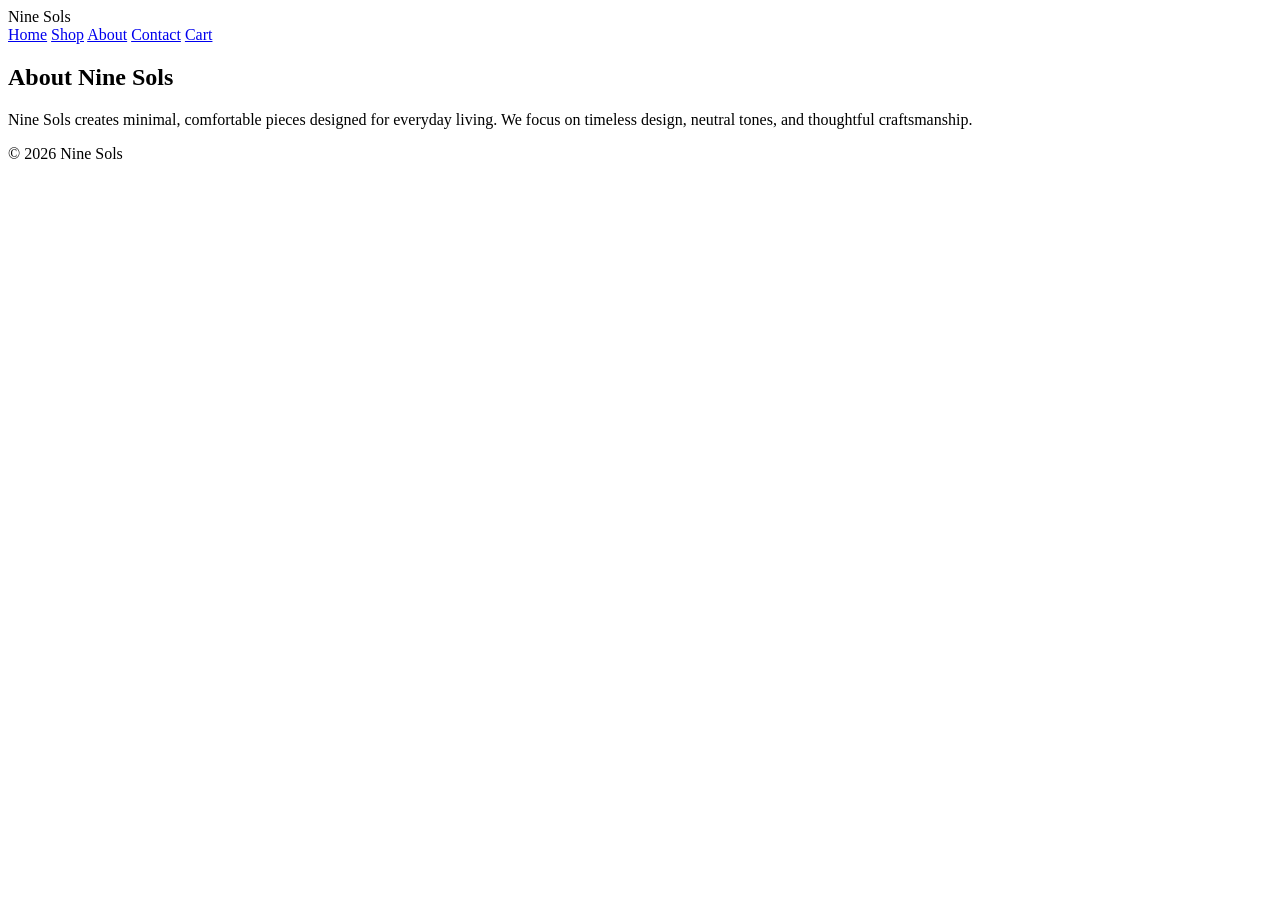
==== about.html @ c471a9ed "Add files via upload" ====
<!DOCTYPE html>
<html>
<head>
  <title>Nine Sols | About</title>
  <link rel="stylesheet" href="style.css">
</head>
<body>

<header>
  <div class="logo">Nine Sols</div>
  <nav>
    <a href="index.html">Home</a>
    <a href="shop.html">Shop</a>
    <a href="about.html">About</a>
    <a href="contact.html">Contact</a>
    <a href="cart.html">Cart</a>
  </nav>
</header>

<section class="section">
  <h2>About Nine Sols</h2>
  <p>
    Nine Sols creates minimal, comfortable pieces designed for everyday living.
    We focus on timeless design, neutral tones, and thoughtful craftsmanship.
  </p>
</section>

<footer>
  © 2026 Nine Sols
</footer>

</body>
</html>
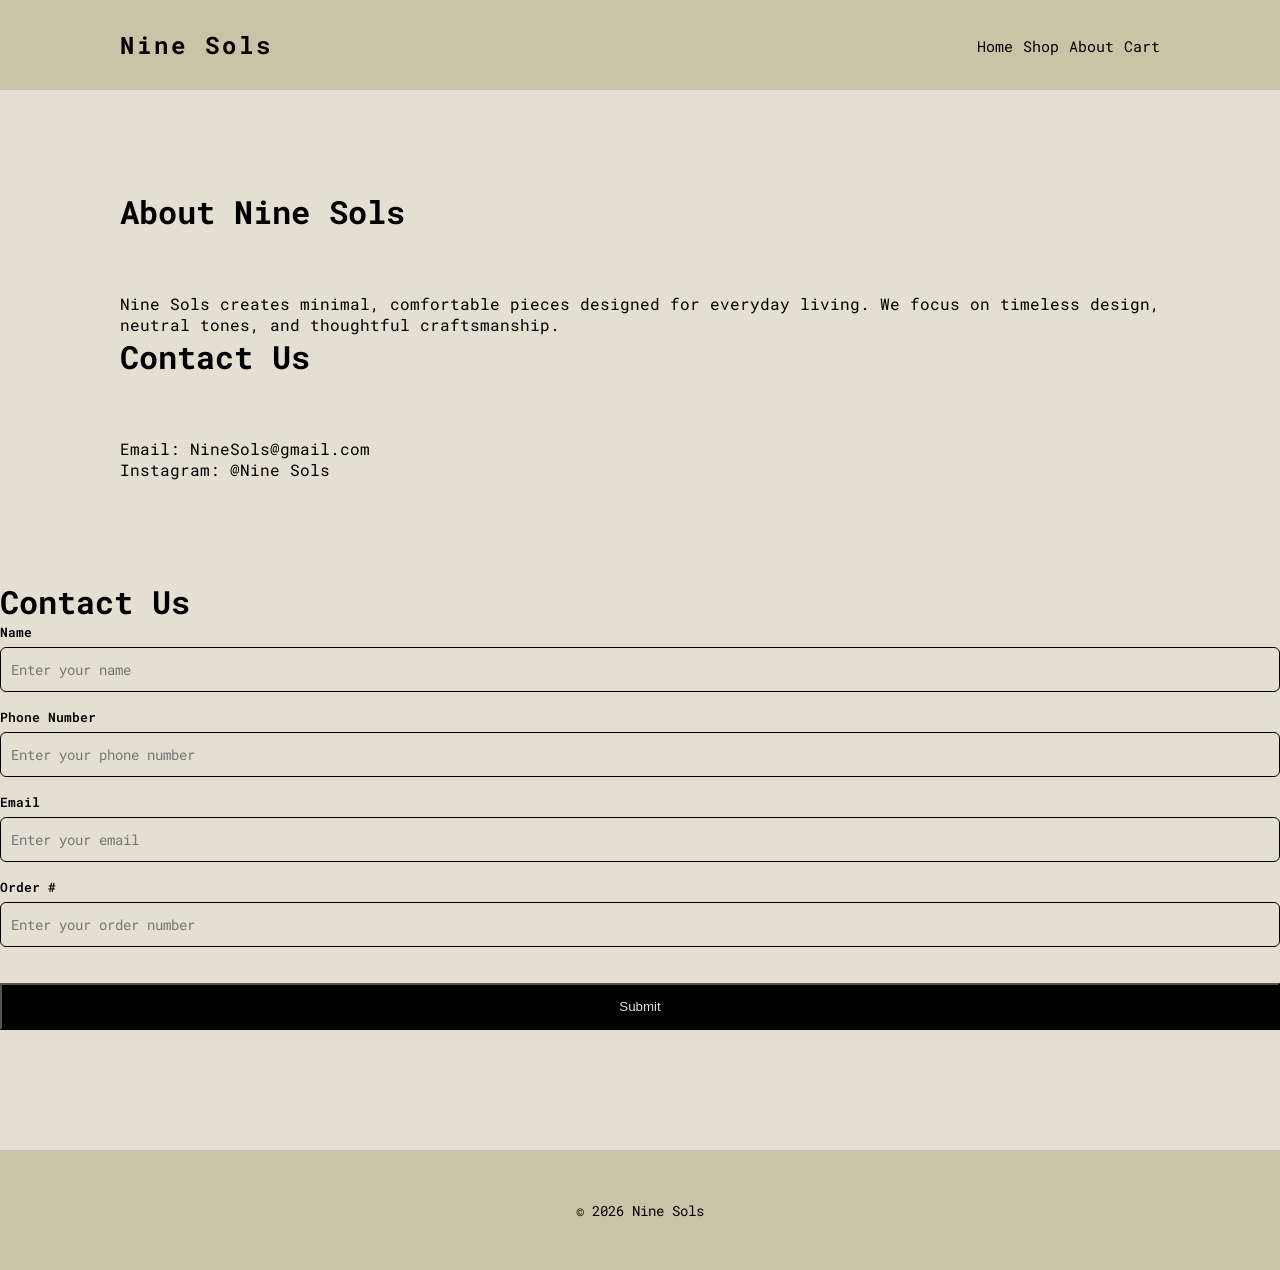
==== commit 8779d991: "updates" ====
--- a/about.html
+++ b/about.html
@@ -1,33 +1,67 @@
-<!DOCTYPE html>
-<html>
-<head>
-  <title>Nine Sols | About</title>
-  <link rel="stylesheet" href="style.css">
-</head>
-<body>
-
-<header>
-  <div class="logo">Nine Sols</div>
-  <nav>
-    <a href="index.html">Home</a>
-    <a href="shop.html">Shop</a>
-    <a href="about.html">About</a>
-    <a href="contact.html">Contact</a>
-    <a href="cart.html">Cart</a>
-  </nav>
-</header>
-
-<section class="section">
-  <h2>About Nine Sols</h2>
-  <p>
-    Nine Sols creates minimal, comfortable pieces designed for everyday living.
-    We focus on timeless design, neutral tones, and thoughtful craftsmanship.
-  </p>
-</section>
-
-<footer>
-  © 2026 Nine Sols
-</footer>
-
-</body>
+<!DOCTYPE html>
+<html>
+<head>
+  <title>Contact | Nine Sols</title>
+  <meta name="viewport" content="width=device-width, initial-scale=1.0">
+
+  <link rel="stylesheet" href="style.css">
+
+</head>
+<body>
+
+<header>
+  <div class="logo">Nine Sols</div>
+  <nav>
+    <a href="index.html">Home</a>
+    <a href="shop.html">Shop</a>
+    <a href="about.html">About</a>
+    <a href="cart.html">Cart</a>
+  </nav>
+</header>
+<section class="section">
+  <h2>About Nine Sols</h2>
+  <p>
+    Nine Sols creates minimal, comfortable pieces designed for everyday living.
+    We focus on timeless design, neutral tones, and thoughtful craftsmanship.
+  </p>
+  <h2>Contact Us</h2>
+  <p>Email: NineSols@gmail.com</p>
+  <p>Instagram: @Nine Sols</p>
+</section>
+<div class="container">
+
+<h1 class="page-title">Contact Us</h1>
+
+<form class="contact-form">
+
+  <div class="form-group">
+    <label>Name</label>
+    <input type="text" placeholder="Enter your name">
+  </div>
+
+  <div class="form-group">
+    <label>Phone Number</label>
+    <input type="tel" placeholder="Enter your phone number">
+  </div>
+
+  <div class="form-group">
+    <label>Email</label>
+    <input type="email" placeholder="Enter your email">
+  </div>
+
+  <div class="form-group">
+    <label>Order #</label>
+    <input type="text" placeholder="Enter your order number">
+  </div>
+
+  <button type="submit" class="button">Submit</button>
+
+</form>
+
+</div>
+<footer>
+  © 2026 Nine Sols
+</footer>
+
+</body>
 </html>
--- a/style.css
+++ b/style.css
@@ -0,0 +1,285 @@
+@import url('https://fonts.googleapis.com/css2?family=Roboto+Mono:wght@300;400;500;700&display=swap');
+
+* {
+  margin: 0;
+  padding: 0;
+  box-sizing: border-box;
+}
+
+body {
+  font-family: 'Roboto Mono', monospace;
+  background-color: #e3dfd2;
+  color: #000;
+}
+
+/* ========================= */
+/* HEADER */
+/* ========================= */
+
+header {
+  background-color: #c9c3a7;
+  height: 90px;
+  display: flex;
+  align-items: center;
+  justify-content: space-between;
+  padding: 0 120px;
+  position: relative;
+}
+
+.logo {
+  font-size: 24px;
+  font-weight: 700;
+  letter-spacing: 3px;
+}
+
+nav ul {
+  list-style: none;
+  display: flex;
+  gap: 40px;
+}
+
+nav ul li {
+  position: relative;
+}
+
+nav a {
+  text-decoration: none;
+  color: #000;
+  font-size: 15px;
+  transition: 0.3s ease;
+}
+
+nav a:hover {
+  opacity: 0.6;
+}
+
+/* ========================= */
+/* DROPDOWN MENU */
+/* ========================= */
+
+.dropdown {
+  position: absolute;
+  top: 40px;
+  left: 0;
+  background-color: #e3dfd2;
+  border: 1px solid #000;
+  padding: 20px;
+  width: 200px;
+  display: none;
+  flex-direction: column;
+  gap: 12px;
+}
+
+nav ul li:hover .dropdown {
+  display: flex;
+}
+
+.dropdown a {
+  font-size: 14px;
+}
+
+/* ========================= */
+/* HERO SECTION */
+/* ========================= */
+
+.hero {
+  height: 600px;
+  display: flex;
+  align-items: center;
+  justify-content: center;
+  text-align: center;
+  padding: 0 200px;
+}
+
+.hero h1 {
+  font-size: 52px;
+  margin-bottom: 20px;
+}
+
+.button {
+  background-color: #000;
+  color: #e3dfd2;
+  padding: 14px 40px;
+  text-decoration: none;
+  display: inline-block;
+  margin-top: 20px;
+  transition: 0.3s ease;
+}
+
+.button:hover {
+  background-color: #c9c3a7;
+  color: #000;
+}
+
+/* ========================= */
+/* PRODUCT GRID */
+/* ========================= */
+
+.section {
+  padding: 100px 120px;
+}
+
+.section h2 {
+  font-size: 32px;
+  margin-bottom: 60px;
+}
+
+.products {
+  display: grid;
+  grid-template-columns: repeat(3, 1fr);
+  gap: 60px;
+}
+
+/* Contact Form */
+
+.contact-form {
+  display: flex;
+  flex-direction: column;
+  gap: 16px;
+}
+
+.form-group {
+  display: flex;
+  flex-direction: column;
+}
+
+.form-group label {
+  font-size: 13px;
+  margin-bottom: 6px;
+  font-weight: 600;
+}
+
+.form-group input {
+  height: 45px;
+  padding: 10px;
+  border: 1px solid #000;
+  border-radius: 6px;
+  background-color: #e3dfd2;
+  font-family: 'Roboto Mono', monospace;
+  font-size: 14px;
+}
+
+.form-group input:focus {
+  outline: none;
+  border-color: #c9c3a7;
+  background-color: white;
+}
+/* Proper image ratio container (4:5 fashion ratio) */
+.product-card {
+  display: flex;
+  flex-direction: column;
+  gap: 15px;
+}
+
+.product-image {
+  width: 100%;
+  aspect-ratio: 4 / 5;
+  background-color: #c9c3a7;
+  border: 1px solid #000;
+}
+
+.product-image img {
+  width: 100%;
+  height: 100%;
+  object-fit: cover;
+}
+
+.product-card h3 {
+  font-size: 16px;
+}
+
+.product-card p {
+  font-size: 14px;
+}
+
+.product-card {
+  transition: transform 0.2s ease;
+}
+
+.product-card:hover {
+  transform: translateY(-4px);
+}
+/* Hover effect */
+.product-card:hover {
+  transform: translateY(-6px);
+  transition: 0.3s ease;
+}
+
+.hero-image {
+  width: 100%;
+  aspect-ratio: 16 / 9;
+  border-radius: 8px;
+  overflow: hidden;
+  margin-bottom: 24px;
+}
+
+.hero-image img {
+  width: 100%;
+  height: 100%;
+  object-fit: cover;
+}
+
+.bottom-nav a {
+  text-decoration: none;
+  color: black;
+  font-size: 12px;
+  font-weight: 500;
+}
+
+.bottom-nav a:hover {
+  opacity: 0.6;
+}
+
+.add-cart{
+margin-top:6px;
+padding:10px;
+font-size:12px;
+background:black;
+color:#e3dfd2;
+border:none;
+border-radius:6px;
+cursor:pointer;
+}
+
+.add-cart:hover{
+background:#333;
+}
+
+.products{
+display:grid;
+grid-template-columns:1fr 1fr;
+gap:16px;
+}
+
+.product-card{
+display:flex;
+flex-direction:column;
+gap:8px;
+}
+
+.product-image{
+width:100%;
+aspect-ratio:4/5;
+background:#c9c3a7;
+border-radius:8px;
+overflow:hidden;
+}
+
+.product-image img{
+width:100%;
+height:100%;
+object-fit:cover;
+}
+/* ========================= */
+/* FOOTER */
+/* ========================= */
+
+footer {
+  margin-top: 120px;
+  height: 120px;
+  background-color: #c9c3a7;
+  display: flex;
+  align-items: center;
+  justify-content: center;
+  font-size: 14px;
+}
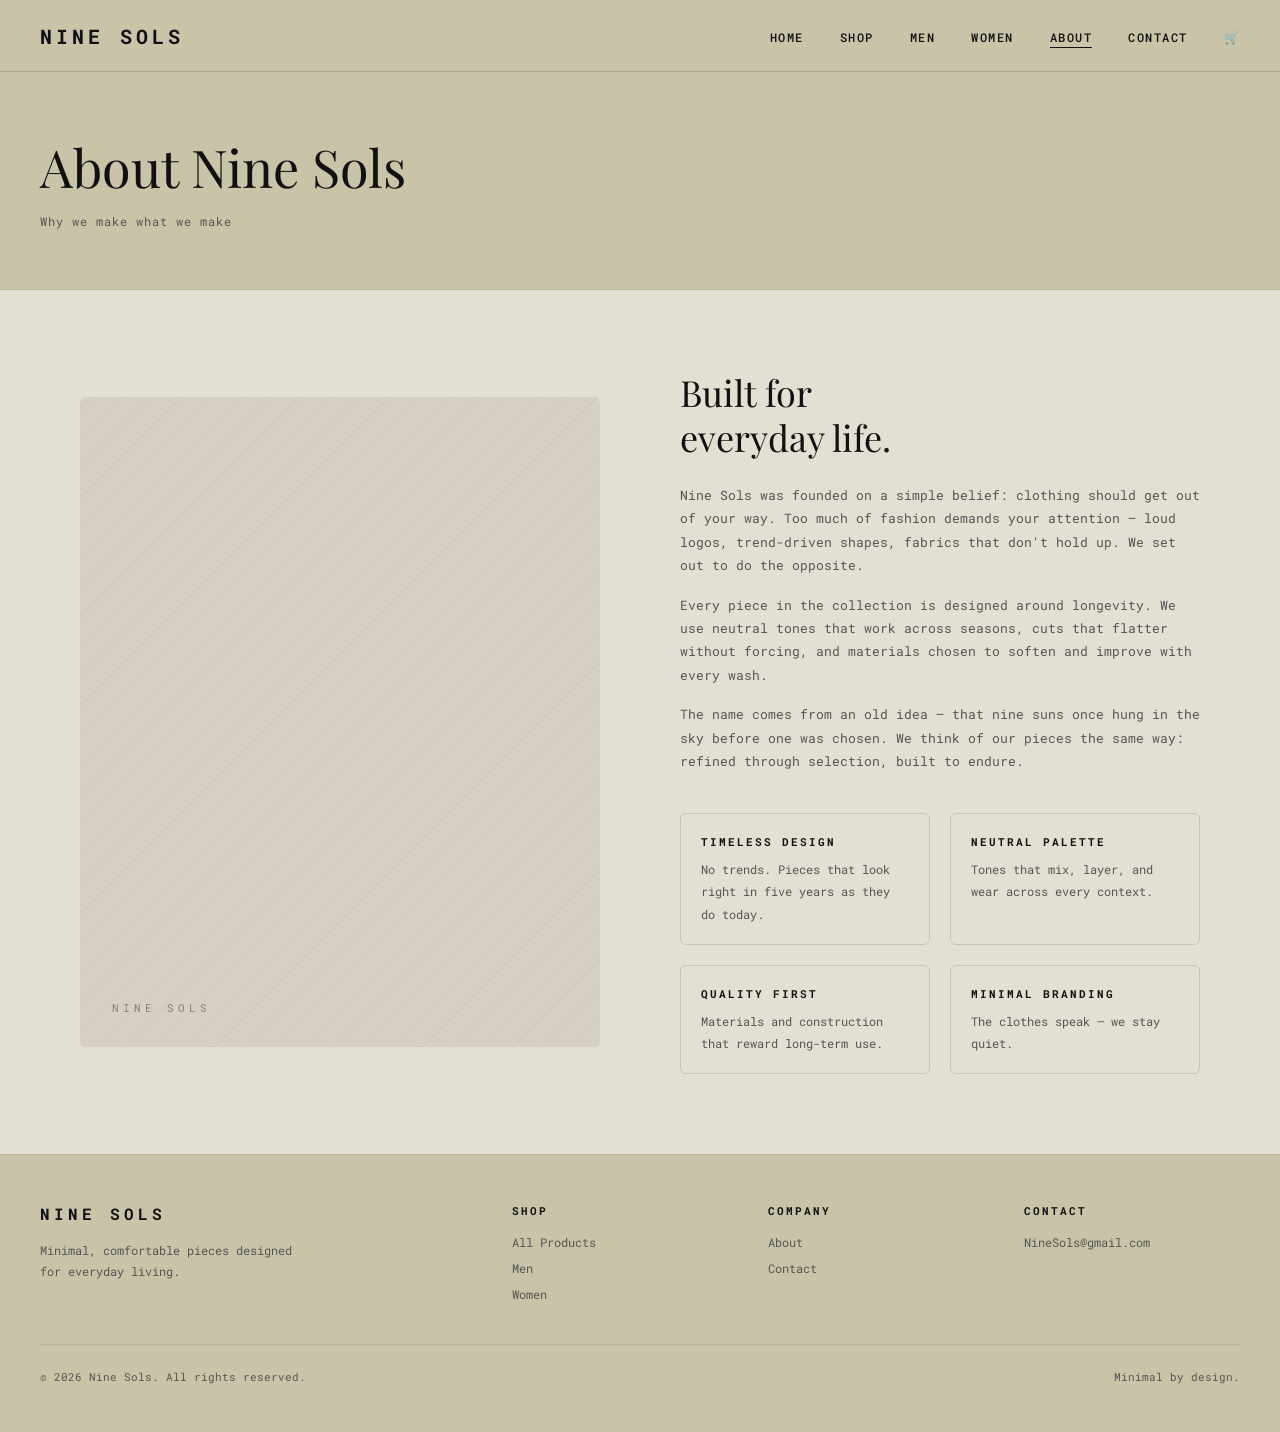
==== commit 45a6f1a7: "update" ====
--- a/about.html
+++ b/about.html
@@ -1,67 +1,116 @@
 <!DOCTYPE html>
-<html>
+<html lang="en">
 <head>
-  <title>Contact | Nine Sols</title>
+  <meta charset="UTF-8">
   <meta name="viewport" content="width=device-width, initial-scale=1.0">
-
+  <title>About — Nine Sols</title>
   <link rel="stylesheet" href="style.css">
-
 </head>
 <body>
 
 <header>
-  <div class="logo">Nine Sols</div>
+  <div class="logo"><a href="index.html">NINE SOLS</a></div>
+  <button class="menu-toggle" aria-label="Toggle menu" aria-expanded="false">☰</button>
   <nav>
-    <a href="index.html">Home</a>
-    <a href="shop.html">Shop</a>
-    <a href="about.html">About</a>
-    <a href="cart.html">Cart</a>
+    <ul class="nav-links">
+      <li><a href="index.html">Home</a></li>
+      <li><a href="shop.html">Shop</a></li>
+      <li><a href="men.html">Men</a></li>
+      <li><a href="women.html">Women</a></li>
+      <li><a href="about.html" class="active">About</a></li>
+      <li><a href="contact.html">Contact</a></li>
+      <li>
+        <a href="cart.html" class="cart-icon" aria-label="Cart">
+          🛒
+          <span class="cart-badge">0</span>
+        </a>
+      </li>
+    </ul>
   </nav>
 </header>
-<section class="section">
-  <h2>About Nine Sols</h2>
-  <p>
-    Nine Sols creates minimal, comfortable pieces designed for everyday living.
-    We focus on timeless design, neutral tones, and thoughtful craftsmanship.
-  </p>
-  <h2>Contact Us</h2>
-  <p>Email: NineSols@gmail.com</p>
-  <p>Instagram: @Nine Sols</p>
-</section>
-<div class="container">
 
-<h1 class="page-title">Contact Us</h1>
+<main>
 
-<form class="contact-form">
-
-  <div class="form-group">
-    <label>Name</label>
-    <input type="text" placeholder="Enter your name">
+  <div class="page-hero">
+    <h1>About Nine Sols</h1>
+    <p>Why we make what we make</p>
   </div>
 
-  <div class="form-group">
-    <label>Phone Number</label>
-    <input type="tel" placeholder="Enter your phone number">
+  <section class="section">
+    <div class="about-grid">
+
+      <div class="about-visual"></div>
+
+      <div class="about-text">
+        <h2>Built for<br>everyday life.</h2>
+        <p>
+          Nine Sols was founded on a simple belief: clothing should get out of your way.
+          Too much of fashion demands your attention — loud logos, trend-driven shapes, fabrics
+          that don't hold up. We set out to do the opposite.
+        </p>
+        <p>
+          Every piece in the collection is designed around longevity. We use neutral tones that
+          work across seasons, cuts that flatter without forcing, and materials chosen to soften
+          and improve with every wash.
+        </p>
+        <p>
+          The name comes from an old idea — that nine suns once hung in the sky before one was
+          chosen. We think of our pieces the same way: refined through selection, built to endure.
+        </p>
+
+        <div class="about-values">
+          <div class="value-item">
+            <strong>Timeless Design</strong>
+            <span>No trends. Pieces that look right in five years as they do today.</span>
+          </div>
+          <div class="value-item">
+            <strong>Neutral Palette</strong>
+            <span>Tones that mix, layer, and wear across every context.</span>
+          </div>
+          <div class="value-item">
+            <strong>Quality First</strong>
+            <span>Materials and construction that reward long-term use.</span>
+          </div>
+          <div class="value-item">
+            <strong>Minimal Branding</strong>
+            <span>The clothes speak — we stay quiet.</span>
+          </div>
+        </div>
+      </div>
+
+    </div>
+  </section>
+
+</main>
+
+<footer>
+  <div class="footer-inner">
+    <div class="footer-brand">
+      <div class="logo">NINE SOLS</div>
+      <p>Minimal, comfortable pieces designed for everyday living.</p>
+    </div>
+    <div class="footer-col">
+      <h4>Shop</h4>
+      <a href="shop.html">All Products</a>
+      <a href="men.html">Men</a>
+      <a href="women.html">Women</a>
+    </div>
+    <div class="footer-col">
+      <h4>Company</h4>
+      <a href="about.html">About</a>
+      <a href="contact.html">Contact</a>
+    </div>
+    <div class="footer-col">
+      <h4>Contact</h4>
+      <a href="mailto:NineSols@gmail.com">NineSols@gmail.com</a>
+    </div>
   </div>
-
-  <div class="form-group">
-    <label>Email</label>
-    <input type="email" placeholder="Enter your email">
+  <div class="footer-bottom">
+    <span>© 2026 Nine Sols. All rights reserved.</span>
+    <span>Minimal by design.</span>
   </div>
-
-  <div class="form-group">
-    <label>Order #</label>
-    <input type="text" placeholder="Enter your order number">
-  </div>
-
-  <button type="submit" class="button">Submit</button>
-
-</form>
-
-</div>
-<footer>
-  © 2026 Nine Sols
 </footer>
 
+<script src="cart.js"></script>
 </body>
-</html>+</html>
--- a/style.css
+++ b/style.css
@@ -1,285 +1,758 @@
-@import url('https://fonts.googleapis.com/css2?family=Roboto+Mono:wght@300;400;500;700&display=swap');
-
-* {
-  margin: 0;
-  padding: 0;
-  box-sizing: border-box;
-}
-
-body {
-  font-family: 'Roboto Mono', monospace;
-  background-color: #e3dfd2;
-  color: #000;
-}
-
-/* ========================= */
-/* HEADER */
-/* ========================= */
-
-header {
-  background-color: #c9c3a7;
-  height: 90px;
-  display: flex;
-  align-items: center;
-  justify-content: space-between;
-  padding: 0 120px;
-  position: relative;
-}
-
-.logo {
-  font-size: 24px;
-  font-weight: 700;
-  letter-spacing: 3px;
-}
-
-nav ul {
-  list-style: none;
-  display: flex;
-  gap: 40px;
-}
-
-nav ul li {
-  position: relative;
-}
-
-nav a {
-  text-decoration: none;
-  color: #000;
-  font-size: 15px;
-  transition: 0.3s ease;
-}
-
-nav a:hover {
-  opacity: 0.6;
-}
-
-/* ========================= */
-/* DROPDOWN MENU */
-/* ========================= */
-
-.dropdown {
-  position: absolute;
-  top: 40px;
-  left: 0;
-  background-color: #e3dfd2;
-  border: 1px solid #000;
-  padding: 20px;
-  width: 200px;
-  display: none;
-  flex-direction: column;
-  gap: 12px;
-}
-
-nav ul li:hover .dropdown {
-  display: flex;
-}
-
-.dropdown a {
-  font-size: 14px;
-}
-
-/* ========================= */
-/* HERO SECTION */
-/* ========================= */
-
-.hero {
-  height: 600px;
-  display: flex;
-  align-items: center;
-  justify-content: center;
-  text-align: center;
-  padding: 0 200px;
-}
-
-.hero h1 {
-  font-size: 52px;
-  margin-bottom: 20px;
-}
-
-.button {
-  background-color: #000;
-  color: #e3dfd2;
-  padding: 14px 40px;
-  text-decoration: none;
-  display: inline-block;
-  margin-top: 20px;
-  transition: 0.3s ease;
-}
-
-.button:hover {
-  background-color: #c9c3a7;
-  color: #000;
-}
-
-/* ========================= */
-/* PRODUCT GRID */
-/* ========================= */
-
-.section {
-  padding: 100px 120px;
-}
-
-.section h2 {
-  font-size: 32px;
-  margin-bottom: 60px;
-}
-
-.products {
-  display: grid;
-  grid-template-columns: repeat(3, 1fr);
-  gap: 60px;
-}
-
-/* Contact Form */
-
-.contact-form {
-  display: flex;
-  flex-direction: column;
-  gap: 16px;
-}
-
-.form-group {
-  display: flex;
-  flex-direction: column;
-}
-
-.form-group label {
-  font-size: 13px;
-  margin-bottom: 6px;
-  font-weight: 600;
-}
-
-.form-group input {
-  height: 45px;
-  padding: 10px;
-  border: 1px solid #000;
-  border-radius: 6px;
-  background-color: #e3dfd2;
-  font-family: 'Roboto Mono', monospace;
-  font-size: 14px;
-}
-
-.form-group input:focus {
-  outline: none;
-  border-color: #c9c3a7;
-  background-color: white;
-}
-/* Proper image ratio container (4:5 fashion ratio) */
-.product-card {
-  display: flex;
-  flex-direction: column;
-  gap: 15px;
-}
-
-.product-image {
-  width: 100%;
-  aspect-ratio: 4 / 5;
-  background-color: #c9c3a7;
-  border: 1px solid #000;
-}
-
-.product-image img {
-  width: 100%;
-  height: 100%;
-  object-fit: cover;
-}
-
-.product-card h3 {
-  font-size: 16px;
-}
-
-.product-card p {
-  font-size: 14px;
-}
-
-.product-card {
-  transition: transform 0.2s ease;
-}
-
-.product-card:hover {
-  transform: translateY(-4px);
-}
-/* Hover effect */
-.product-card:hover {
-  transform: translateY(-6px);
-  transition: 0.3s ease;
-}
-
-.hero-image {
-  width: 100%;
-  aspect-ratio: 16 / 9;
-  border-radius: 8px;
-  overflow: hidden;
-  margin-bottom: 24px;
-}
-
-.hero-image img {
-  width: 100%;
-  height: 100%;
-  object-fit: cover;
-}
-
-.bottom-nav a {
-  text-decoration: none;
-  color: black;
-  font-size: 12px;
-  font-weight: 500;
-}
-
-.bottom-nav a:hover {
-  opacity: 0.6;
-}
-
-.add-cart{
-margin-top:6px;
-padding:10px;
-font-size:12px;
-background:black;
-color:#e3dfd2;
-border:none;
-border-radius:6px;
-cursor:pointer;
-}
-
-.add-cart:hover{
-background:#333;
-}
-
-.products{
-display:grid;
-grid-template-columns:1fr 1fr;
-gap:16px;
-}
-
-.product-card{
-display:flex;
-flex-direction:column;
-gap:8px;
-}
-
-.product-image{
-width:100%;
-aspect-ratio:4/5;
-background:#c9c3a7;
-border-radius:8px;
-overflow:hidden;
-}
-
-.product-image img{
-width:100%;
-height:100%;
-object-fit:cover;
-}
-/* ========================= */
-/* FOOTER */
-/* ========================= */
-
-footer {
-  margin-top: 120px;
-  height: 120px;
-  background-color: #c9c3a7;
-  display: flex;
-  align-items: center;
-  justify-content: center;
-  font-size: 14px;
-}+@import url('https://fonts.googleapis.com/css2?family=Roboto+Mono:wght@300;400;500;700&family=Playfair+Display:ital,wght@0,400;0,600;1,400&display=swap');
+
+/* ── Variables ──────────────────────────────────────────────────────────── */
+:root {
+  --bg:        #e3dfd2;
+  --header-bg: #c9c3a7;
+  --card-bg:   #d5d0c2;
+  --black:     #111;
+  --mid:       #555;
+  --light:     #f0ede4;
+  --accent:    #8b7355;
+  --danger:    #b34a2e;
+  --radius:    6px;
+  --transition: 0.25s ease;
+}
+
+/* ── Reset ──────────────────────────────────────────────────────────────── */
+*, *::before, *::after { margin: 0; padding: 0; box-sizing: border-box; }
+
+html { scroll-behavior: smooth; }
+
+body {
+  font-family: 'Roboto Mono', monospace;
+  background: var(--bg);
+  color: var(--black);
+  min-height: 100vh;
+  display: flex;
+  flex-direction: column;
+}
+
+main { flex: 1; }
+
+img { display: block; max-width: 100%; }
+
+a { color: inherit; text-decoration: none; }
+
+/* ── Header ─────────────────────────────────────────────────────────────── */
+header {
+  background: var(--header-bg);
+  height: 72px;
+  display: flex;
+  align-items: center;
+  justify-content: space-between;
+  padding: 0 40px;
+  position: sticky;
+  top: 0;
+  z-index: 100;
+  border-bottom: 1px solid rgba(0,0,0,.12);
+}
+
+.logo {
+  font-size: 20px;
+  font-weight: 700;
+  letter-spacing: 4px;
+  text-transform: uppercase;
+}
+
+.logo a { color: var(--black); }
+
+.nav-links {
+  display: flex;
+  gap: 36px;
+  align-items: center;
+  list-style: none;
+}
+
+.nav-links a {
+  font-size: 12px;
+  font-weight: 500;
+  letter-spacing: 1.5px;
+  text-transform: uppercase;
+  transition: opacity var(--transition);
+}
+
+.nav-links a:hover { opacity: 0.5; }
+
+.nav-links a.active { border-bottom: 1px solid var(--black); padding-bottom: 2px; }
+
+.cart-icon {
+  position: relative;
+  cursor: pointer;
+}
+
+.cart-badge {
+  position: absolute;
+  top: -8px;
+  right: -10px;
+  background: var(--black);
+  color: var(--bg);
+  font-size: 9px;
+  font-weight: 700;
+  width: 18px;
+  height: 18px;
+  border-radius: 50%;
+  display: none;
+  align-items: center;
+  justify-content: center;
+}
+
+/* Mobile menu toggle */
+.menu-toggle {
+  display: none;
+  background: none;
+  border: none;
+  cursor: pointer;
+  font-size: 22px;
+  padding: 4px;
+}
+
+/* ── Container ──────────────────────────────────────────────────────────── */
+.container {
+  max-width: 1200px;
+  margin: 0 auto;
+  padding: 0 40px;
+}
+
+/* ── Hero ────────────────────────────────────────────────────────────────── */
+.hero {
+  width: 100%;
+  height: 72vh;
+  min-height: 400px;
+  background: var(--card-bg);
+  display: flex;
+  align-items: center;
+  justify-content: center;
+  overflow: hidden;
+  position: relative;
+}
+
+.hero-content {
+  text-align: center;
+  z-index: 1;
+  animation: fadeUp 0.8s ease both;
+}
+
+.hero-content h1 {
+  font-family: 'Playfair Display', serif;
+  font-size: clamp(40px, 7vw, 88px);
+  font-weight: 400;
+  line-height: 1.05;
+  letter-spacing: -1px;
+  margin-bottom: 20px;
+}
+
+.hero-content p {
+  font-size: 12px;
+  letter-spacing: 2px;
+  text-transform: uppercase;
+  color: var(--mid);
+  margin-bottom: 32px;
+}
+
+/* Hero decorative background */
+.hero::before {
+  content: '';
+  position: absolute;
+  inset: 0;
+  background: repeating-linear-gradient(
+    45deg,
+    transparent,
+    transparent 40px,
+    rgba(0,0,0,.025) 40px,
+    rgba(0,0,0,.025) 41px
+  );
+}
+
+/* ── Buttons ─────────────────────────────────────────────────────────────── */
+.btn {
+  display: inline-block;
+  padding: 13px 36px;
+  font-family: 'Roboto Mono', monospace;
+  font-size: 11px;
+  font-weight: 500;
+  letter-spacing: 2px;
+  text-transform: uppercase;
+  cursor: pointer;
+  transition: var(--transition);
+  border: 1px solid var(--black);
+}
+
+.btn-dark { background: var(--black); color: var(--bg); border-color: var(--black); }
+.btn-dark:hover { background: var(--accent); border-color: var(--accent); }
+
+.btn-outline { background: transparent; color: var(--black); }
+.btn-outline:hover { background: var(--black); color: var(--bg); }
+
+/* Add to cart button */
+.add-cart {
+  width: 100%;
+  padding: 11px;
+  font-family: 'Roboto Mono', monospace;
+  font-size: 11px;
+  font-weight: 500;
+  letter-spacing: 1.5px;
+  text-transform: uppercase;
+  background: var(--black);
+  color: var(--bg);
+  border: 1px solid var(--black);
+  border-radius: var(--radius);
+  cursor: pointer;
+  transition: var(--transition);
+  margin-top: 10px;
+}
+
+.add-cart:hover { background: var(--accent); border-color: var(--accent); }
+
+/* ── Section utilities ───────────────────────────────────────────────────── */
+.section { padding: 80px 40px; max-width: 1200px; margin: 0 auto; }
+
+.section-title {
+  font-family: 'Playfair Display', serif;
+  font-size: 32px;
+  font-weight: 400;
+  margin-bottom: 8px;
+}
+
+.section-subtitle {
+  font-size: 11px;
+  letter-spacing: 2px;
+  text-transform: uppercase;
+  color: var(--mid);
+  margin-bottom: 48px;
+}
+
+/* ── Product grid ────────────────────────────────────────────────────────── */
+.products {
+  display: grid;
+  grid-template-columns: repeat(auto-fill, minmax(240px, 1fr));
+  gap: 28px;
+}
+
+.product-card {
+  display: flex;
+  flex-direction: column;
+  gap: 10px;
+  animation: fadeUp 0.5s ease both;
+}
+
+.product-card:nth-child(2) { animation-delay: .08s; }
+.product-card:nth-child(3) { animation-delay: .16s; }
+.product-card:nth-child(4) { animation-delay: .24s; }
+.product-card:nth-child(5) { animation-delay: .32s; }
+.product-card:nth-child(6) { animation-delay: .40s; }
+
+.product-image {
+  width: 100%;
+  aspect-ratio: 4 / 5;
+  background: var(--card-bg);
+  border-radius: var(--radius);
+  overflow: hidden;
+  transition: transform var(--transition);
+}
+
+/* Unique placeholder colors per product type */
+.product-image.p-tee      { background: linear-gradient(135deg, #cdc8b5 0%, #b8b4a4 100%); }
+.product-image.p-shirt    { background: linear-gradient(135deg, #bfbcae 0%, #a8a49a 100%); }
+.product-image.p-jacket   { background: linear-gradient(135deg, #a9a497 0%, #918e84 100%); }
+.product-image.p-hoodie   { background: linear-gradient(135deg, #c4bfb2 0%, #adaaa0 100%); }
+.product-image.p-sweater  { background: linear-gradient(135deg, #d1ccbf 0%, #bab7ac 100%); }
+.product-image.p-lounge   { background: linear-gradient(135deg, #cbcabb 0%, #b5b2a9 100%); }
+.product-image.p-cardigan { background: linear-gradient(135deg, #c8c3b5 0%, #b5b0a3 100%); }
+.product-image.p-pants    { background: linear-gradient(135deg, #b0ad9f 0%, #9c9a8e 100%); }
+
+.product-image img {
+  width: 100%; height: 100%;
+  object-fit: cover;
+}
+
+/* Images now fill the product-image containers */
+
+.product-card:hover .product-image { transform: translateY(-6px); }
+
+.product-name {
+  font-size: 13px;
+  font-weight: 500;
+  letter-spacing: .5px;
+}
+
+.product-price {
+  font-size: 13px;
+  color: var(--mid);
+}
+
+/* ── Page title bar ──────────────────────────────────────────────────────── */
+.page-hero {
+  background: var(--header-bg);
+  padding: 60px 40px;
+  border-bottom: 1px solid rgba(0,0,0,.08);
+}
+
+.page-hero h1 {
+  font-family: 'Playfair Display', serif;
+  font-size: clamp(28px, 5vw, 52px);
+  font-weight: 400;
+  max-width: 1200px;
+  margin: 0 auto;
+}
+
+.page-hero p {
+  max-width: 1200px;
+  margin: 12px auto 0;
+  font-size: 12px;
+  color: var(--mid);
+  letter-spacing: 1px;
+}
+
+/* ── Category nav (shop filter tabs) ────────────────────────────────────── */
+.filter-bar {
+  display: flex;
+  gap: 4px;
+  margin-bottom: 40px;
+  flex-wrap: wrap;
+}
+
+.filter-btn {
+  padding: 8px 20px;
+  font-family: 'Roboto Mono', monospace;
+  font-size: 11px;
+  font-weight: 500;
+  letter-spacing: 1.5px;
+  text-transform: uppercase;
+  background: transparent;
+  border: 1px solid rgba(0,0,0,.25);
+  border-radius: var(--radius);
+  cursor: pointer;
+  transition: var(--transition);
+}
+
+.filter-btn:hover, .filter-btn.active {
+  background: var(--black);
+  color: var(--bg);
+  border-color: var(--black);
+}
+
+/* ── About ───────────────────────────────────────────────────────────────── */
+.about-grid {
+  display: grid;
+  grid-template-columns: 1fr 1fr;
+  gap: 80px;
+  align-items: center;
+}
+
+.about-visual {
+  aspect-ratio: 4 / 5;
+  background: var(--card-bg);
+  border-radius: var(--radius);
+  position: relative;
+  overflow: hidden;
+}
+
+.about-visual::before {
+  content: 'NINE SOLS';
+  position: absolute;
+  bottom: 32px;
+  left: 32px;
+  font-size: 11px;
+  letter-spacing: 4px;
+  opacity: .4;
+}
+
+.about-visual::after {
+  content: '';
+  position: absolute;
+  inset: 0;
+  background: repeating-linear-gradient(
+    -45deg,
+    transparent,
+    transparent 20px,
+    rgba(0,0,0,.03) 20px,
+    rgba(0,0,0,.03) 21px
+  );
+}
+
+.about-text h2 {
+  font-family: 'Playfair Display', serif;
+  font-size: 36px;
+  font-weight: 400;
+  margin-bottom: 24px;
+  line-height: 1.25;
+}
+
+.about-text p {
+  font-size: 13px;
+  line-height: 1.8;
+  color: var(--mid);
+  margin-bottom: 16px;
+}
+
+.about-values {
+  margin-top: 40px;
+  display: grid;
+  grid-template-columns: 1fr 1fr;
+  gap: 20px;
+}
+
+.value-item {
+  padding: 20px;
+  border: 1px solid rgba(0,0,0,.12);
+  border-radius: var(--radius);
+}
+
+.value-item strong {
+  display: block;
+  font-size: 11px;
+  letter-spacing: 2px;
+  text-transform: uppercase;
+  margin-bottom: 8px;
+}
+
+.value-item span {
+  font-size: 12px;
+  color: var(--mid);
+  line-height: 1.6;
+}
+
+/* ── Contact ─────────────────────────────────────────────────────────────── */
+.contact-grid {
+  display: grid;
+  grid-template-columns: 1fr 1.4fr;
+  gap: 80px;
+}
+
+.contact-info h3 {
+  font-family: 'Playfair Display', serif;
+  font-size: 24px;
+  font-weight: 400;
+  margin-bottom: 24px;
+}
+
+.contact-info p {
+  font-size: 13px;
+  color: var(--mid);
+  line-height: 1.8;
+  margin-bottom: 12px;
+}
+
+.contact-info strong { color: var(--black); }
+
+.contact-social { margin-top: 32px; }
+.contact-social a {
+  display: inline-block;
+  font-size: 11px;
+  letter-spacing: 2px;
+  text-transform: uppercase;
+  border-bottom: 1px solid var(--black);
+  padding-bottom: 2px;
+  margin-right: 20px;
+  transition: opacity var(--transition);
+}
+.contact-social a:hover { opacity: .5; }
+
+/* Contact form */
+.form-group { margin-bottom: 20px; }
+
+.form-group label {
+  display: block;
+  font-size: 11px;
+  letter-spacing: 1.5px;
+  text-transform: uppercase;
+  margin-bottom: 8px;
+  color: var(--mid);
+}
+
+.form-group input,
+.form-group textarea,
+.form-group select {
+  width: 100%;
+  padding: 13px 16px;
+  font-family: 'Roboto Mono', monospace;
+  font-size: 13px;
+  background: var(--light);
+  border: 1px solid rgba(0,0,0,.2);
+  border-radius: var(--radius);
+  outline: none;
+  transition: border-color var(--transition);
+  color: var(--black);
+}
+
+.form-group input:focus,
+.form-group textarea:focus {
+  border-color: var(--black);
+}
+
+.form-group textarea { resize: vertical; min-height: 120px; }
+
+.form-success {
+  display: none;
+  padding: 16px 20px;
+  background: rgba(0,0,0,.05);
+  border-left: 3px solid var(--black);
+  border-radius: var(--radius);
+  font-size: 13px;
+  margin-top: 16px;
+}
+
+/* ── Cart page ───────────────────────────────────────────────────────────── */
+.cart-layout {
+  display: grid;
+  grid-template-columns: 1fr 320px;
+  gap: 60px;
+  align-items: start;
+}
+
+.cart-items { display: flex; flex-direction: column; gap: 0; }
+
+.cart-row {
+  display: flex;
+  align-items: center;
+  gap: 20px;
+  padding: 20px 0;
+  border-bottom: 1px solid rgba(0,0,0,.1);
+  animation: fadeUp .3s ease both;
+}
+
+.cart-thumb {
+  width: 80px;
+  height: 100px;
+  background: var(--card-bg);
+  border-radius: var(--radius);
+  flex-shrink: 0;
+  overflow: hidden;
+}
+
+.cart-thumb img { width: 100%; height: 100%; object-fit: cover; }
+
+.cart-row-info { flex: 1; }
+
+.cart-row-name { font-size: 13px; font-weight: 500; margin-bottom: 6px; }
+.cart-row-price { font-size: 13px; color: var(--mid); }
+
+.qty-control {
+  display: flex;
+  align-items: center;
+  gap: 12px;
+  margin-top: 10px;
+}
+
+.qty-btn {
+  width: 26px; height: 26px;
+  border: 1px solid rgba(0,0,0,.25);
+  border-radius: 4px;
+  background: none;
+  font-size: 14px;
+  cursor: pointer;
+  display: flex; align-items: center; justify-content: center;
+  transition: var(--transition);
+  font-family: 'Roboto Mono', monospace;
+}
+
+.qty-btn:hover { background: var(--black); color: var(--bg); border-color: var(--black); }
+
+.qty-value { font-size: 13px; min-width: 20px; text-align: center; }
+
+.cart-row-remove {
+  background: none;
+  border: none;
+  cursor: pointer;
+  font-size: 18px;
+  color: var(--mid);
+  padding: 4px;
+  transition: color var(--transition);
+}
+
+.cart-row-remove:hover { color: var(--danger); }
+
+.cart-empty {
+  text-align: center;
+  padding: 80px 0;
+  color: var(--mid);
+}
+
+.cart-empty p { font-size: 14px; margin-bottom: 24px; }
+
+/* Cart summary */
+.cart-summary {
+  position: sticky;
+  top: 88px;
+  background: var(--header-bg);
+  border-radius: var(--radius);
+  padding: 32px;
+}
+
+.cart-summary h3 {
+  font-family: 'Playfair Display', serif;
+  font-size: 20px;
+  font-weight: 400;
+  margin-bottom: 24px;
+}
+
+.summary-row {
+  display: flex;
+  justify-content: space-between;
+  font-size: 12px;
+  padding: 8px 0;
+  border-bottom: 1px solid rgba(0,0,0,.08);
+}
+
+.summary-row.total {
+  font-weight: 700;
+  font-size: 14px;
+  border-bottom: none;
+  margin-top: 8px;
+  padding-top: 12px;
+}
+
+.checkout-btn {
+  width: 100%;
+  margin-top: 24px;
+}
+
+/* Checkout form */
+.checkout-form { margin-top: 32px; display: none; }
+.checkout-form h4 {
+  font-family: 'Playfair Display', serif;
+  font-size: 16px;
+  font-weight: 400;
+  margin-bottom: 16px;
+}
+
+.order-success {
+  display: none;
+  text-align: center;
+  padding: 40px 20px;
+  animation: fadeUp .4s ease both;
+}
+
+.order-success .check {
+  font-size: 40px;
+  margin-bottom: 16px;
+}
+
+.order-success h3 {
+  font-family: 'Playfair Display', serif;
+  font-size: 22px;
+  font-weight: 400;
+  margin-bottom: 10px;
+}
+
+.order-success p { font-size: 12px; color: var(--mid); }
+
+/* ── Footer ──────────────────────────────────────────────────────────────── */
+footer {
+  background: var(--header-bg);
+  border-top: 1px solid rgba(0,0,0,.1);
+  padding: 48px 40px;
+  margin-top: auto;
+}
+
+.footer-inner {
+  max-width: 1200px;
+  margin: 0 auto;
+  display: grid;
+  grid-template-columns: 2fr 1fr 1fr 1fr;
+  gap: 40px;
+}
+
+.footer-brand .logo { font-size: 16px; margin-bottom: 16px; }
+.footer-brand p { font-size: 12px; color: var(--mid); line-height: 1.7; max-width: 260px; }
+
+.footer-col h4 {
+  font-size: 11px;
+  letter-spacing: 2px;
+  text-transform: uppercase;
+  margin-bottom: 16px;
+}
+
+.footer-col a {
+  display: block;
+  font-size: 12px;
+  color: var(--mid);
+  margin-bottom: 10px;
+  transition: color var(--transition);
+}
+.footer-col a:hover { color: var(--black); }
+
+.footer-bottom {
+  max-width: 1200px;
+  margin: 32px auto 0;
+  padding-top: 24px;
+  border-top: 1px solid rgba(0,0,0,.08);
+  display: flex;
+  justify-content: space-between;
+  align-items: center;
+  font-size: 11px;
+  color: var(--mid);
+}
+
+/* ── Toast ───────────────────────────────────────────────────────────────── */
+#ns-toast {
+  position: fixed;
+  bottom: 24px;
+  left: 50%;
+  transform: translateX(-50%) translateY(12px);
+  background: var(--black);
+  color: var(--bg);
+  font-family: 'Roboto Mono', monospace;
+  font-size: 12px;
+  letter-spacing: 1px;
+  padding: 12px 28px;
+  border-radius: 24px;
+  opacity: 0;
+  pointer-events: none;
+  transition: opacity .25s ease, transform .25s ease;
+  white-space: nowrap;
+  z-index: 999;
+}
+
+#ns-toast.show { opacity: 1; transform: translateX(-50%) translateY(0); }
+
+/* ── Divider ─────────────────────────────────────────────────────────────── */
+.divider {
+  height: 1px;
+  background: rgba(0,0,0,.1);
+  margin: 0 40px;
+}
+
+/* ── Animations ──────────────────────────────────────────────────────────── */
+@keyframes fadeUp {
+  from { opacity: 0; transform: translateY(20px); }
+  to   { opacity: 1; transform: translateY(0); }
+}
+
+/* ── Responsive ──────────────────────────────────────────────────────────── */
+@media (max-width: 900px) {
+  header { padding: 0 20px; }
+
+  .menu-toggle { display: block; }
+
+  .nav-links {
+    display: none;
+    position: absolute;
+    top: 72px;
+    left: 0; right: 0;
+    background: var(--header-bg);
+    flex-direction: column;
+    gap: 0;
+    padding: 16px 0;
+    border-top: 1px solid rgba(0,0,0,.1);
+  }
+
+  .nav-links.open { display: flex; }
+  .nav-links li { width: 100%; }
+  .nav-links a { display: block; padding: 12px 24px; font-size: 13px; }
+
+  .about-grid, .contact-grid { grid-template-columns: 1fr; gap: 40px; }
+  .footer-inner { grid-template-columns: 1fr 1fr; }
+  .cart-layout { grid-template-columns: 1fr; }
+  .cart-summary { position: static; }
+  .section { padding: 48px 20px; }
+  .page-hero { padding: 40px 20px; }
+}
+
+@media (max-width: 600px) {
+  .products { grid-template-columns: 1fr 1fr; gap: 16px; }
+  .footer-inner { grid-template-columns: 1fr; }
+  .footer-bottom { flex-direction: column; gap: 8px; text-align: center; }
+  .about-values { grid-template-columns: 1fr; }
+}
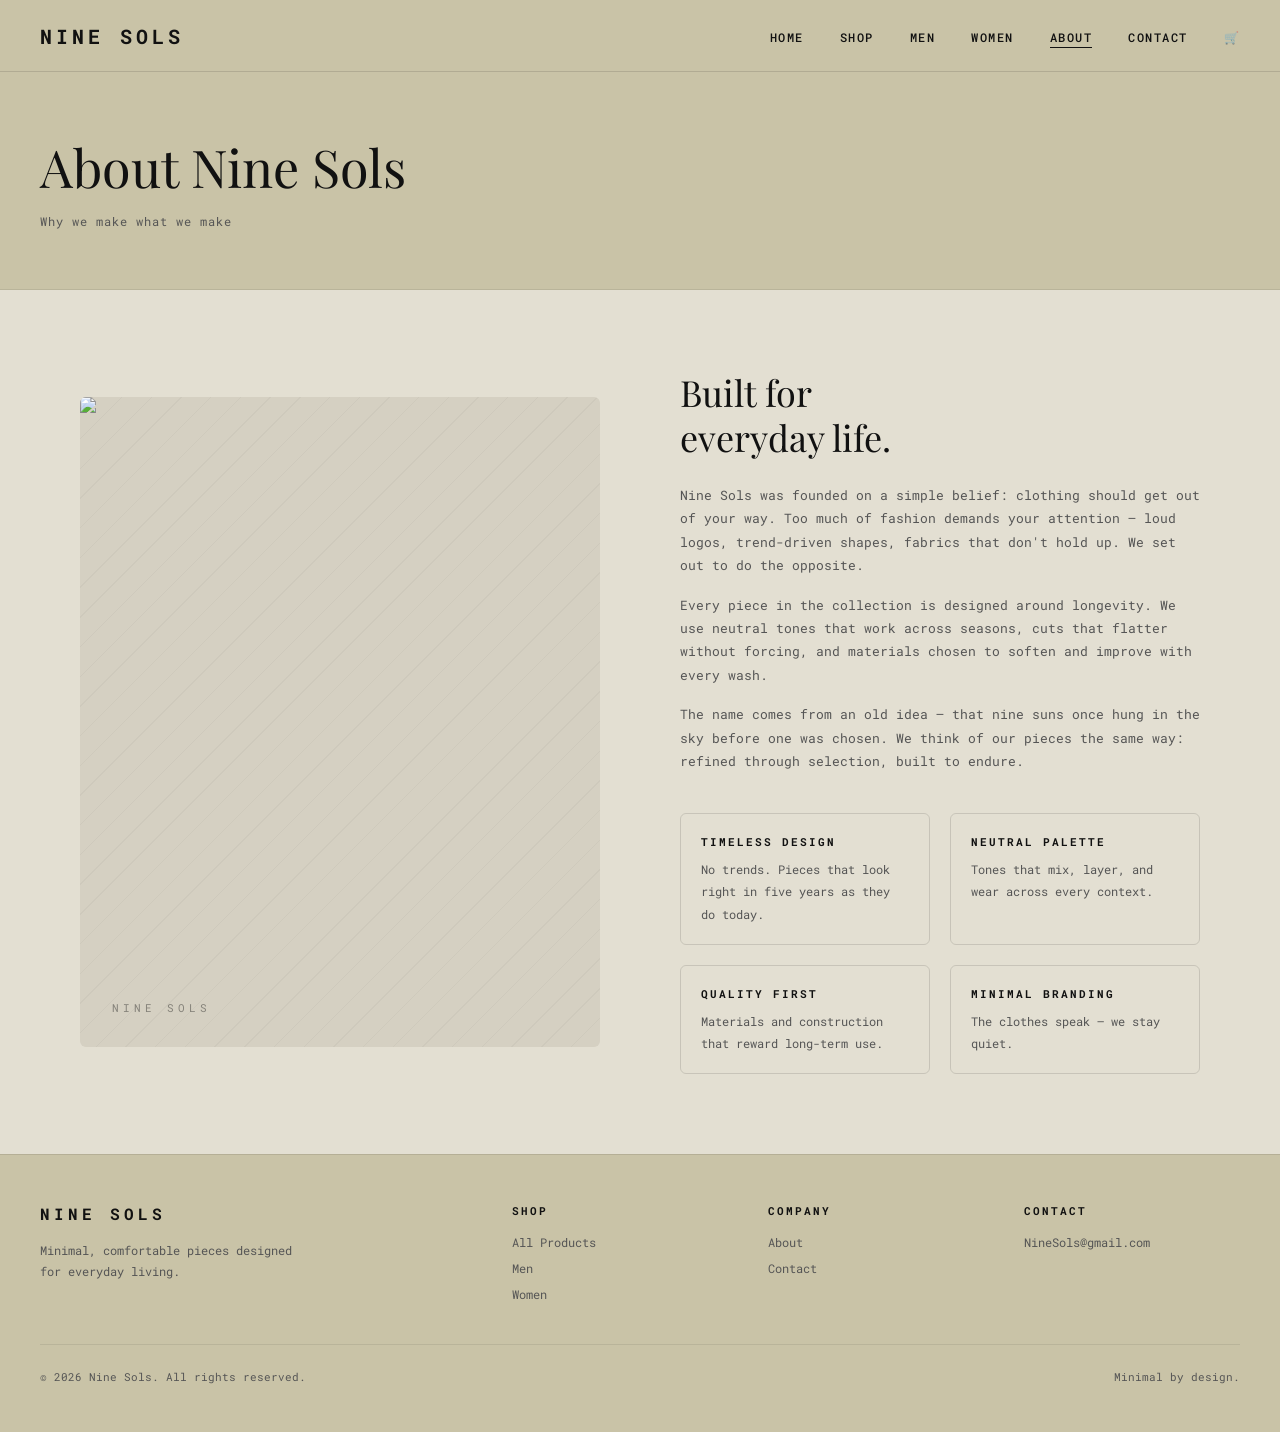
==== commit 3e54b149: "Update about.html" ====
--- a/about.html
+++ b/about.html
@@ -14,7 +14,7 @@
   <nav>
     <ul class="nav-links">
       <li><a href="index.html">Home</a></li>
-      <li><a href="shop.html">Shop</a></li>
+      <li><a href="Shop.html">Shop</a></li>
       <li><a href="men.html">Men</a></li>
       <li><a href="women.html">Women</a></li>
       <li><a href="about.html" class="active">About</a></li>
@@ -39,7 +39,7 @@
   <section class="section">
     <div class="about-grid">
 
-      <div class="about-visual"></div>
+      <div class="about-visual"><img src="https://images.pexels.com/photos/29708194/pexels-photo-29708194.jpeg?cs=srgb&dl=pexels-alameenng-29708194.jpg&fm=jpg" loading="lazy"></div>
 
       <div class="about-text">
         <h2>Built for<br>everyday life.</h2>
